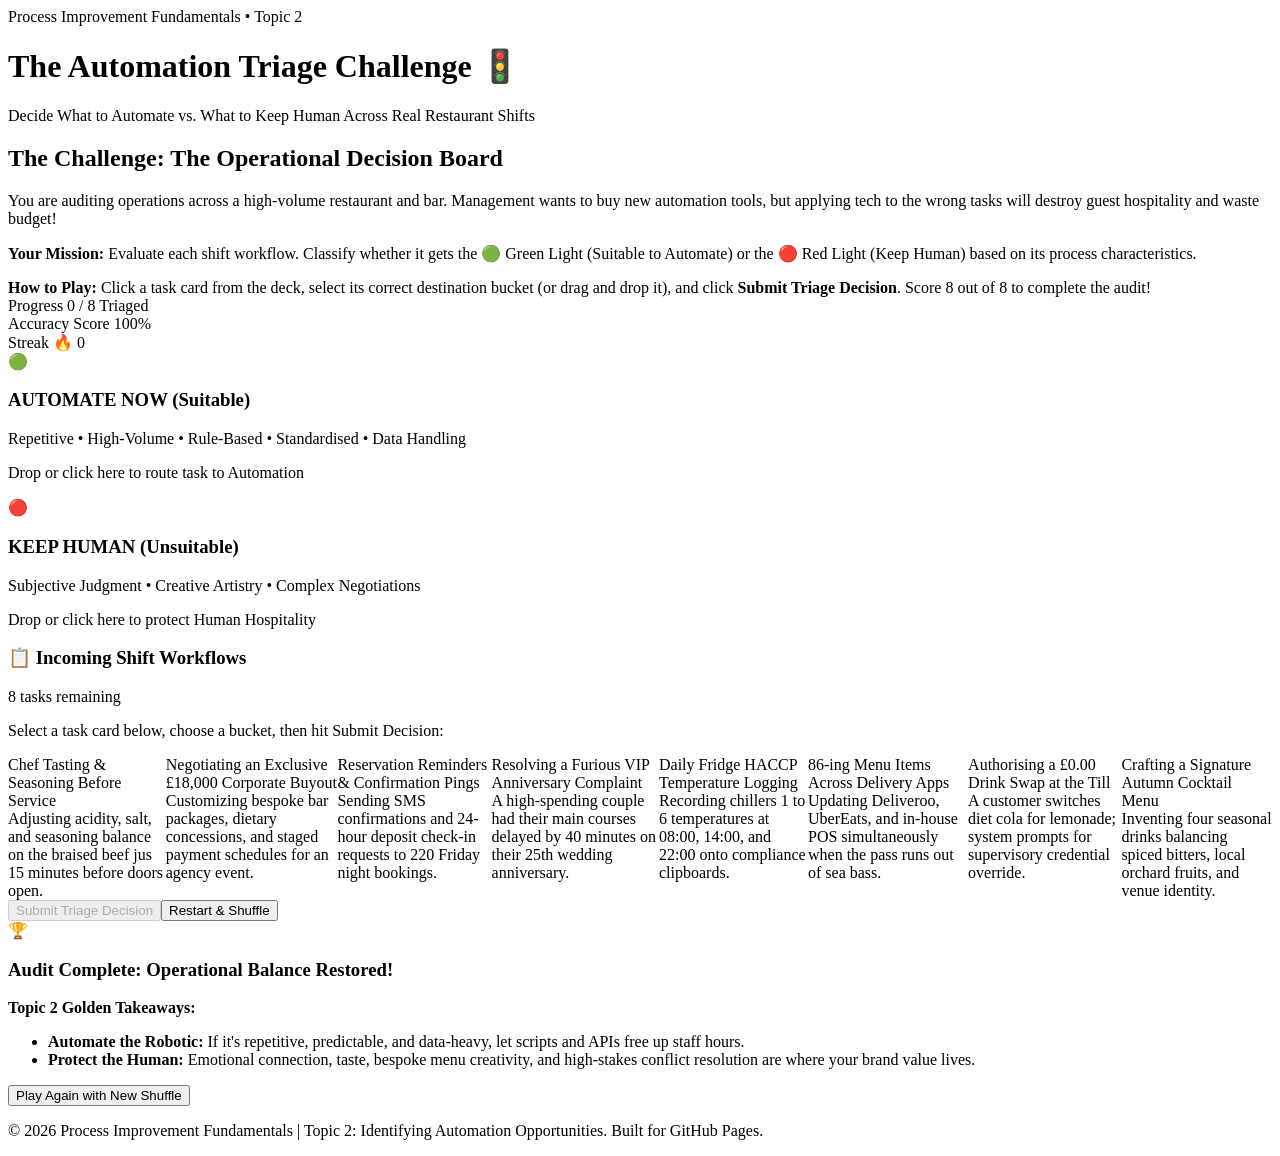
==== automation.html @ 0e35313d "Create automation.html" ====
<!DOCTYPE html>
<html lang="en">
<head>
    <meta charset="UTF-8">
    <meta name="viewport" content="width=device-width, initial-scale=1.0">
    <title>Topic 2 Recap: The Automation Triage Challenge</title>
    <link rel="stylesheet" href="automation.css">
</head>
<body>
    <header>
        <div class="container">
            <span class="badge">Process Improvement Fundamentals • Topic 2</span>
            <h1>The Automation Triage Challenge 🚦</h1>
            <p class="subtitle">Decide What to Automate vs. What to Keep Human Across Real Restaurant Shifts</p>
        </div>
    </header>

    <main class="container">
        <!-- Scenario Briefing -->
        <section class="card intro-card">
            <h2>The Challenge: The Operational Decision Board</h2>
            <p>
                You are auditing operations across a high-volume restaurant and bar. Management wants to buy new automation tools, but applying tech to the wrong tasks will destroy guest hospitality and waste budget!
            </p>
            <p>
                <strong>Your Mission:</strong> Evaluate each shift workflow. Classify whether it gets the 
                <span class="tag-green">🟢 Green Light (Suitable to Automate)</span> or the 
                <span class="tag-red">🔴 Red Light (Keep Human)</span> based on its process characteristics.
            </p>
            <div class="instructions-banner">
                <strong>How to Play:</strong> Click a task card from the deck, select its correct destination bucket (or drag and drop it), and click <strong>Submit Triage Decision</strong>. Score 8 out of 8 to complete the audit!
            </div>
        </section>

        <!-- Stats Bar -->
        <div class="stats-bar">
            <div class="stat-item">
                <span class="stat-label">Progress</span>
                <span class="stat-val" id="progress-val">0 / 8 Triaged</span>
            </div>
            <div class="stat-item">
                <span class="stat-label">Accuracy Score</span>
                <span class="stat-val" id="score-val">100%</span>
            </div>
            <div class="stat-item">
                <span class="stat-label">Streak</span>
                <span class="stat-val" id="streak-val">🔥 0</span>
            </div>
        </div>

        <!-- Interactive Workbench -->
        <div class="grid">
            <!-- Left: Triage Drop Zones / Targets -->
            <div class="buckets-container">
                <!-- Drop Zone 1: Suitable (Green Light) -->
                <div class="bucket green-bucket" id="bucket-suitable" data-target="suitable">
                    <div class="bucket-header">
                        <span class="bucket-icon">🟢</span>
                        <div>
                            <h3>AUTOMATE NOW (Suitable)</h3>
                            <p>Repetitive • High-Volume • Rule-Based • Standardised • Data Handling</p>
                        </div>
                    </div>
                    <div class="bucket-drop-area" id="drop-suitable">
                        <p class="drop-hint">Drop or click here to route task to Automation</p>
                        <div class="placed-items" id="placed-suitable"></div>
                    </div>
                </div>

                <!-- Drop Zone 2: Unsuitable (Red Light) -->
                <div class="bucket red-bucket" id="bucket-unsuitable" data-target="unsuitable">
                    <div class="bucket-header">
                        <span class="bucket-icon">🔴</span>
                        <div>
                            <h3>KEEP HUMAN (Unsuitable)</h3>
                            <p>Subjective Judgment • Creative Artistry • Complex Negotiations</p>
                        </div>
                    </div>
                    <div class="bucket-drop-area" id="drop-unsuitable">
                        <p class="drop-hint">Drop or click here to protect Human Hospitality</p>
                        <div class="placed-items" id="placed-unsuitable"></div>
                    </div>
                </div>
            </div>

            <!-- Right: Available Tasks Queue -->
            <div class="queue-card">
                <div class="queue-header">
                    <h3>📋 Incoming Shift Workflows</h3>
                    <span class="queue-count" id="queue-count">8 tasks remaining</span>
                </div>
                <p class="queue-help">Select a task card below, choose a bucket, then hit Submit Decision:</p>

                <div class="task-deck" id="task-deck">
                    <!-- Cards will be populated dynamically via JavaScript -->
                </div>

                <!-- Feedback Banner -->
                <div class="feedback-banner" id="feedback-banner" aria-live="polite"></div>

                <!-- Action Controls -->
                <div class="action-bar">
                    <button id="submit-btn" class="btn btn-primary" disabled>Submit Triage Decision</button>
                    <button id="reset-btn" class="btn btn-secondary" onclick="resetActivity()">Restart & Shuffle</button>
                </div>

                <!-- Completion Summary Modal/Card -->
                <div id="completion-card" class="completion-card hidden">
                    <div class="trophy-icon">🏆</div>
                    <h3>Audit Complete: Operational Balance Restored!</h3>
                    <p id="completion-summary"></p>
                    <div class="takeaways-box">
                        <strong>Topic 2 Golden Takeaways:</strong>
                        <ul>
                            <li><strong>Automate the Robotic:</strong> If it's repetitive, predictable, and data-heavy, let scripts and APIs free up staff hours.</li>
                            <li><strong>Protect the Human:</strong> Emotional connection, taste, bespoke menu creativity, and high-stakes conflict resolution are where your brand value lives.</li>
                        </ul>
                    </div>
                    <button class="btn btn-primary" onclick="resetActivity()">Play Again with New Shuffle</button>
                </div>
            </div>
        </div>
    </main>

    <footer>
        <div class="container">
            <p>&copy; 2026 Process Improvement Fundamentals | Topic 2: Identifying Automation Opportunities. Built for GitHub Pages.</p>
        </div>
    </footer>

    <script>
        const taskDatabase = [
            {
                id: "task-1",
                title: "86-ing Menu Items Across Delivery Apps",
                desc: "Updating Deliveroo, UberEats, and in-house POS simultaneously when the pass runs out of sea bass.",
                correctCategory: "suitable",
                trait: "Standardised Workflow & Data Handling",
                explanation: "Correct! This is pure data synchronization across APIs. A single trigger should auto-update all platforms instantly without manual multi-app typing."
            },
            {
                id: "task-2",
                title: "Chef Tasting & Seasoning Before Service",
                desc: "Adjusting acidity, salt, and seasoning balance on the braised beef jus 15 minutes before doors open.",
                correctCategory: "unsuitable",
                trait: "Highly Subjective Decision",
                explanation: "Correct! Taste, aroma, and palate balance require human sensory judgment and culinary experience that no algorithm or sensor can duplicate."
            },
            {
                id: "task-3",
                title: "Reservation Reminders & Confirmation Pings",
                desc: "Sending SMS confirmations and 24-hour deposit check-in requests to 220 Friday night bookings.",
                correctCategory: "suitable",
                trait: "High-Volume Activity & Rule-Based",
                explanation: "Correct! Calling or texting 200+ guests manually wastes hours. Automated two-way messaging handles confirmations and deposit releases seamlessly."
            },
            {
                id: "task-4",
                title: "Resolving a Furious VIP Anniversary Complaint",
                desc: "A high-spending couple had their main courses delayed by 40 minutes on their 25th wedding anniversary.",
                correctCategory: "unsuitable",
                trait: "Complex Negotiation & High Emotion",
                explanation: "Correct! Giving an angry guest an automated voucher or chatbot link destroys loyalty. Genuine empathy, listening, and bespoke resolution require a human manager."
            },
            {
                id: "task-5",
                title: "Authorising a £0.00 Drink Swap at the Till",
                desc: "A customer switches diet cola for lemonade; system prompts for supervisory credential override.",
                correctCategory: "suitable",
                trait: "Rule-Based Decision (If-Then Logic)",
                explanation: "Correct! This requires zero managerial judgment. A Policy-as-Code rule should auto-clear low-risk swaps, freeing managers from chasing card swipes."
            },
            {
                id: "task-6",
                title: "Crafting a Signature Autumn Cocktail Menu",
                desc: "Inventing four seasonal drinks balancing spiced bitters, local orchard fruits, and venue identity.",
                correctCategory: "unsuitable",
                trait: "Creative Task & Brand Storytelling",
                explanation: "Correct! While AI can generate recipe lists, designing a beverage concept with emotional resonance and local heritage is human culinary craft."
            },
            {
                id: "task-7",
                title: "Daily Fridge HACCP Temperature Logging",
                desc: "Recording chillers 1 to 6 temperatures at 08:00, 14:00, and 22:00 onto compliance clipboards.",
                correctCategory: "suitable",
                trait: "Repetitive Task & Data Handling",
                explanation: "Correct! Ambient IoT temperature probes capture telemetry every minute automatically, alerting staff only if a compressor breaches safe thresholds."
            },
            {
                id: "task-8",
                title: "Negotiating an Exclusive £18,000 Corporate Buyout",
                desc: "Customizing bespoke bar packages, dietary concessions, and staged payment schedules for an agency event.",
                correctCategory: "unsuitable",
                trait: "Complex Commercial Negotiation",
                explanation: "Correct! High-value event contracts require commercial trade-offs, relationship building, and nuanced compromise that bots cannot navigate."
            }
        ];

        let availableTasks = [];
        let selectedTask = null;
        let selectedBucket = null;
        let solvedCount = 0;
        let totalAttempts = 0;
        let correctAttempts = 0;
        let streak = 0;

        const taskDeck = document.getElementById("task-deck");
        const submitBtn = document.getElementById("submit-btn");
        const feedbackBanner = document.getElementById("feedback-banner");
        const progressVal = document.getElementById("progress-val");
        const scoreVal = document.getElementById("score-val");
        const streakVal = document.getElementById("streak-val");
        const queueCount = document.getElementById("queue-count");
        const completionCard = document.getElementById("completion-card");
        const completionSummary = document.getElementById("completion-summary");

        const bucketSuitable = document.getElementById("bucket-suitable");
        const bucketUnsuitable = document.getElementById("bucket-unsuitable");
        const placedSuitable = document.getElementById("placed-suitable");
        const placedUnsuitable = document.getElementById("placed-unsuitable");

        function showFeedback(text, type = "success") {
            feedbackBanner.textContent = text;
            feedbackBanner.className = `feedback-banner show ${type}`;
            clearTimeout(feedbackBanner.timer);
            feedbackBanner.timer = setTimeout(() => {
                feedbackBanner.className = "feedback-banner";
            }, 4000);
        }

        function updateStats() {
            progressVal.textContent = `${solvedCount} / ${taskDatabase.length} Triaged`;
            queueCount.textContent = `${availableTasks.length} tasks remaining`;
            const accuracy = totalAttempts > 0 ? Math.round((correctAttempts / totalAttempts) * 100) : 100;
            scoreVal.textContent = `${accuracy}%`;
            streakVal.textContent = `🔥 ${streak}`;
        }

        function updateSubmitButton() {
            submitBtn.disabled = !(selectedTask && selectedBucket);
        }

        function renderDeck() {
            taskDeck.innerHTML = "";
            availableTasks.forEach(task => {
                const card = document.createElement("div");
                card.className = "task-card";
                card.id = task.id;
                card.draggable = true;

                card.innerHTML = `
                    <div class="task-title">${task.title}</div>
                    <div class="task-desc">${task.desc}</div>
                `;

                // Click selection
                card.addEventListener("click", () => {
                    if (selectedTask === task) {
                        card.classList.remove("selected");
                        selectedTask = null;
                    } else {
                        document.querySelectorAll(".task-card").forEach(c => c.classList.remove("selected"));
                        card.classList.add("selected");
                        selectedTask = task;
                    }
                    updateSubmitButton();
                });

                // HTML5 Drag
                card.addEventListener("dragstart", (e) => {
                    e.dataTransfer.setData("text/plain", task.id);
                    selectedTask = task;
                    document.querySelectorAll(".task-card").forEach(c => c.classList.remove("selected"));
                    card.classList.add("selected");
                });

                taskDeck.appendChild(card);
            });
        }

        function setupBuckets() {
            [bucketSuitable, bucketUnsuitable].forEach(bucket => {
                bucket.addEventListener("click", () => {
                    const category = bucket.getAttribute("data-target");
                    if (selectedBucket === category) {
                        bucket.classList.remove("selected-bucket");
                        selectedBucket = null;
                    } else {
                        [bucketSuitable, bucketUnsuitable].forEach(b => b.classList.remove("selected-bucket"));
                        bucket.classList.add("selected-bucket");
                        selectedBucket = category;
                    }
                    updateSubmitButton();
                });

                // Drag and drop events
                bucket.addEventListener("dragover", (e) => {
                    e.preventDefault();
                    bucket.classList.add("drag-hover");
                });

                bucket.addEventListener("dragleave", () => {
                    bucket.classList.remove("drag-hover");
                });

                bucket.addEventListener("drop", (e) => {
                    e.preventDefault();
                    bucket.classList.remove("drag-hover");
                    const taskId = e.dataTransfer.getData("text/plain");
                    const task = taskDatabase.find(t => t.id === taskId);
                    const category = bucket.getAttribute("data-target");

                    if (task) {
                        selectedTask = task;
                        selectedBucket = category;
                        evaluateDecision();
                    }
                });
            });
        }

        function evaluateDecision() {
            if (!selectedTask || !selectedBucket) return;

            totalAttempts++;
            const isMatch = selectedTask.correctCategory === selectedBucket;

            if (isMatch) {
                correctAttempts++;
                streak++;
                solvedCount++;

                showFeedback(`✓ Perfect Triage! [${selectedTask.trait}]: ${selectedTask.explanation}`, "success");

                // Move visual item into target bucket
                const targetArea = selectedBucket === "suitable" ? placedSuitable : placedUnsuitable;
                const placedItem = document.createElement("div");
                placedItem.className = `placed-badge ${selectedBucket}`;
                placedItem.innerHTML = `<strong>✔ ${selectedTask.title}</strong><span>${selectedTask.trait}</span>`;
                targetArea.appendChild(placedItem);

                // Remove from deck
                availableTasks = availableTasks.filter(t => t.id !== selectedTask.id);
                selectedTask = null;
                selectedBucket = null;
                [bucketSuitable, bucketUnsuitable].forEach(b => b.classList.remove("selected-bucket"));

                renderDeck();
                updateStats();
                updateSubmitButton();

                if (availableTasks.length === 0) {
                    showCompletion();
                }
            } else {
                streak = 0;
                updateStats();
                const activeBucket = selectedBucket === "suitable" ? bucketSuitable : bucketUnsuitable;
                activeBucket.classList.add("shake");
                setTimeout(() => activeBucket.classList.remove("shake"), 450);

                const advice = selectedTask.correctCategory === "suitable" 
                    ? `This task has fixed rules and high volume. It belongs in 'AUTOMATE NOW'!`
                    : `This task requires human empathy, taste, or negotiation. Automating it creates customer friction!`;
                showFeedback(`✗ Misallocated! ${advice}`, "error");
            }
        }

        submitBtn.addEventListener("click", evaluateDecision);

        function showCompletion() {
            taskDeck.style.display = "none";
            submitBtn.parentElement.style.display = "none";
            completionCard.classList.remove("hidden");

            const finalAcc = Math.round((correctAttempts / totalAttempts) * 100);
            completionSummary.textContent = `You audited all 8 restaurant workflows with a final diagnostic accuracy of ${finalAcc}%. Your front-of-house team has more time for guests, and your automated systems handle the routine!`;
        }

        function shuffle(array) {
            for (let i = array.length - 1; i > 0; i--) {
                const j = Math.floor(Math.random() * (i + 1));
                [array[i], array[j]] = [array[j], array[i]];
            }
            return array;
        }

        function resetActivity() {
            availableTasks = shuffle([...taskDatabase]);
            selectedTask = null;
            selectedBucket = null;
            solvedCount = 0;
            totalAttempts = 0;
            correctAttempts = 0;
            streak = 0;

            placedSuitable.innerHTML = "";
            placedUnsuitable.innerHTML = "";
            [bucketSuitable, bucketUnsuitable].forEach(b => b.classList.remove("selected-bucket"));

            taskDeck.style.display = "flex";
            submitBtn.parentElement.style.display = "flex";
            completionCard.classList.add("hidden");
            feedbackBanner.className = "feedback-banner";

            renderDeck();
            updateStats();
            updateSubmitButton();
        }

        // Initialize
        setupBuckets();
        resetActivity();
    </script>
</body>
</html>
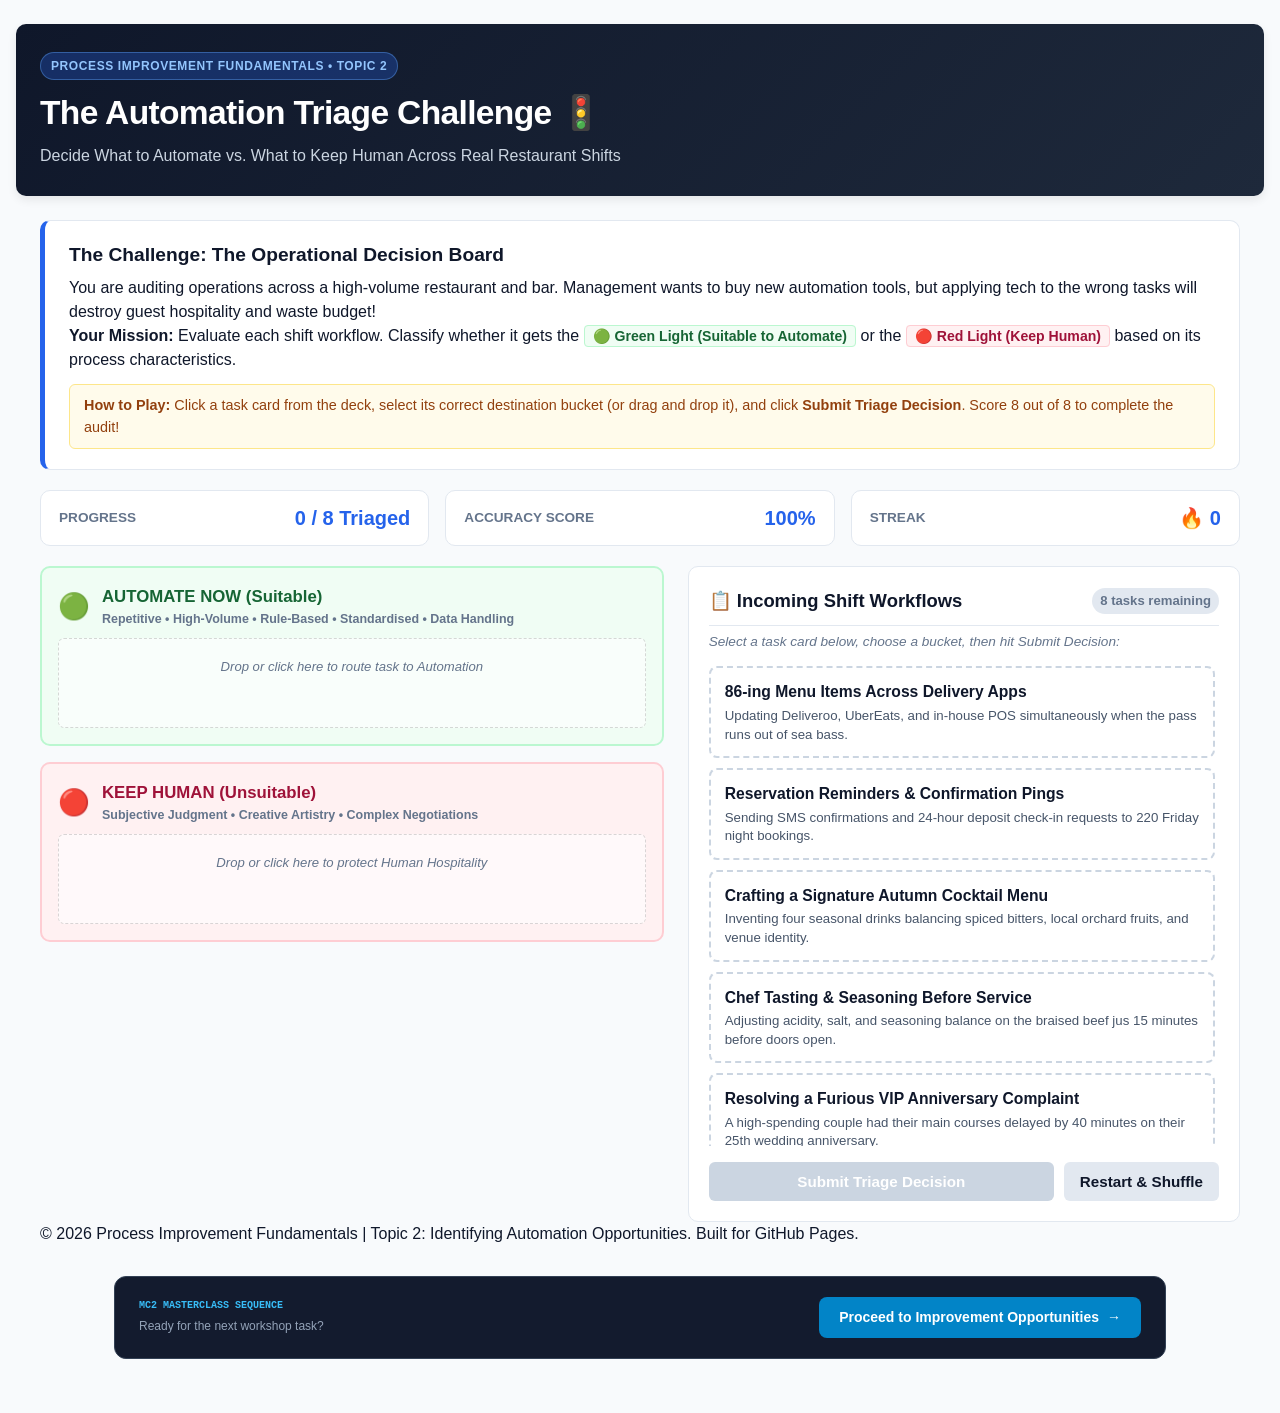
==== commit d34f92e4: "Add MC2 Masterclass Sequence section to automation.html Added a new section for MC2 Masterclass Sequ" ====
--- a/automation.html
+++ b/automation.html
@@ -412,5 +412,16 @@
         setupBuckets();
         resetActivity();
     </script>
+    <div style="max-width: 1100px; margin: 30px auto; padding: 0 1.5rem;">
+    <div style="background: #131b2e; border: 1px solid #334155; padding: 1.25rem 1.5rem; border-radius: 12px; display: flex; align-items: center; justify-content: space-between;">
+        <div>
+            <span style="font-size: 10px; font-family: monospace; color: #38bdf8; font-weight: bold; text-transform: uppercase; display: block;">MC2 Masterclass Sequence</span>
+            <span style="font-size: 12px; color: #94a3b8;">Ready for the next workshop task?</span>
+        </div>
+        <a href="improvementopp.html" style="background: #0284c7; color: white; padding: 10px 20px; border-radius: 8px; font-size: 14px; font-weight: 600; text-decoration: none; display: inline-flex; align-items: center; gap: 8px;">
+            <span>Proceed to Improvement Opportunities</span> &rarr;
+        </a>
+    </div>
+</div>
 </body>
 </html>
--- a/automation.css
+++ b/automation.css
@@ -0,0 +1,507 @@
+/* ==========================================================================
+   automation.css - Automation Triage Challenge Stylesheet
+   Designed for GitHub Pages & standalone browser hosting
+   ========================================================================== */
+
+:root {
+    --bg-color: #f8fafc;
+    --text-main: #0f172a;
+    --text-muted: #64748b;
+    --primary: #0f172a;
+    --primary-blue: #2563eb;
+    --card-bg: #ffffff;
+    --border: #e2e8f0;
+    
+    --green-bg: #f0fdf4;
+    --green-border: #bbf7d0;
+    --green-text: #166534;
+    --green-accent: #059669;
+    
+    --red-bg: #fff1f2;
+    --red-border: #fecdd3;
+    --red-text: #9f1239;
+    --red-accent: #e11d48;
+    
+    --amber-bg: #fffbeb;
+    --amber-border: #fde68a;
+    --amber-text: #92400e;
+    
+    --radius: 10px;
+    --font: -apple-system, BlinkMacSystemFont, "Segoe UI", Roboto, Helvetica, Arial, sans-serif;
+}
+
+*, *::before, *::after {
+    box-sizing: border-box;
+    margin: 0;
+    padding: 0;
+    font-family: var(--font);
+}
+
+body {
+    background-color: var(--bg-color);
+    color: var(--text-main);
+    line-height: 1.5;
+    padding: 24px 16px;
+}
+
+.container {
+    max-width: 1200px;
+    margin: 0 auto;
+}
+
+/* Header */
+header {
+    background: linear-gradient(135deg, #0f172a 0%, #1e293b 100%);
+    color: #ffffff;
+    padding: 28px 24px;
+    border-radius: var(--radius);
+    box-shadow: 0 4px 10px rgba(0, 0, 0, 0.08);
+    margin-bottom: 24px;
+}
+
+.badge {
+    display: inline-block;
+    background: rgba(37, 99, 235, 0.3);
+    border: 1px solid rgba(96, 165, 250, 0.4);
+    color: #93c5fd;
+    font-size: 0.75rem;
+    font-weight: 700;
+    text-transform: uppercase;
+    letter-spacing: 0.05em;
+    padding: 4px 10px;
+    border-radius: 999px;
+    margin-bottom: 8px;
+}
+
+header h1 {
+    font-size: 2.1rem;
+    font-weight: 800;
+    margin-bottom: 6px;
+    letter-spacing: -0.02em;
+}
+
+header p {
+    color: #cbd5e1;
+    font-size: 1rem;
+}
+
+/* Intro & Instructions Card */
+.card {
+    background: var(--card-bg);
+    border: 1px solid var(--border);
+    border-radius: var(--radius);
+    padding: 20px 24px;
+    margin-bottom: 20px;
+}
+
+.intro-card {
+    border-left: 5px solid var(--primary-blue);
+}
+
+.intro-card h2 {
+    font-size: 1.2rem;
+    margin-bottom: 6px;
+    color: var(--text-main);
+}
+
+.tag-green {
+    background: var(--green-bg);
+    color: var(--green-text);
+    padding: 2px 8px;
+    border-radius: 4px;
+    font-weight: 700;
+    font-size: 0.88rem;
+    border: 1px solid var(--green-border);
+}
+
+.tag-red {
+    background: var(--red-bg);
+    color: var(--red-text);
+    padding: 2px 8px;
+    border-radius: 4px;
+    font-weight: 700;
+    font-size: 0.88rem;
+    border: 1px solid var(--red-border);
+}
+
+.instructions-banner {
+    background: var(--amber-bg);
+    border: 1px solid var(--amber-border);
+    color: var(--amber-text);
+    padding: 10px 14px;
+    border-radius: 6px;
+    font-size: 0.9rem;
+    margin-top: 12px;
+}
+
+/* Stats Bar */
+.stats-bar {
+    display: flex;
+    gap: 16px;
+    margin-bottom: 20px;
+}
+
+.stat-item {
+    flex: 1;
+    background: var(--card-bg);
+    border: 1px solid var(--border);
+    border-radius: var(--radius);
+    padding: 12px 18px;
+    display: flex;
+    justify-content: space-between;
+    align-items: center;
+}
+
+.stat-label {
+    font-size: 0.85rem;
+    font-weight: 700;
+    color: var(--text-muted);
+    text-transform: uppercase;
+}
+
+.stat-val {
+    font-size: 1.25rem;
+    font-weight: 800;
+    color: var(--primary-blue);
+}
+
+/* Workbench Grid */
+.grid {
+    display: flex;
+    gap: 24px;
+    align-items: flex-start;
+}
+
+.buckets-container {
+    flex: 1.1;
+    display: flex;
+    flex-direction: column;
+    gap: 16px;
+}
+
+.queue-card {
+    flex: 0.9;
+    background: var(--card-bg);
+    border: 1px solid var(--border);
+    border-radius: var(--radius);
+    padding: 20px;
+}
+
+.queue-header {
+    display: flex;
+    justify-content: space-between;
+    align-items: center;
+    border-bottom: 1px solid var(--border);
+    padding-bottom: 10px;
+    margin-bottom: 6px;
+}
+
+.queue-header h3 {
+    font-size: 1.15rem;
+}
+
+.queue-count {
+    font-size: 0.82rem;
+    font-weight: 700;
+    background: #e2e8f0;
+    padding: 3px 8px;
+    border-radius: 999px;
+    color: var(--text-muted);
+}
+
+.queue-help {
+    font-size: 0.85rem;
+    color: var(--text-muted);
+    margin-bottom: 14px;
+    font-style: italic;
+}
+
+/* Task Cards Deck */
+.task-deck {
+    display: flex;
+    flex-direction: column;
+    gap: 10px;
+    max-height: 480px;
+    overflow-y: auto;
+    padding-right: 4px;
+    margin-bottom: 16px;
+}
+
+.task-card {
+    background: #ffffff;
+    border: 2px dashed #cbd5e1;
+    border-radius: 8px;
+    padding: 12px 14px;
+    cursor: pointer;
+    user-select: none;
+    transition: all 0.2s ease;
+}
+
+.task-card:hover {
+    border-color: #94a3b8;
+    background: #f8fafc;
+    transform: translateY(-1px);
+}
+
+.task-card.selected {
+    border: 2px solid var(--primary-blue);
+    background: #eff6ff;
+    box-shadow: 0 0 0 3px rgba(37, 99, 235, 0.2);
+}
+
+.task-title {
+    font-size: 0.98rem;
+    font-weight: 700;
+    color: var(--text-main);
+    margin-bottom: 3px;
+}
+
+.task-desc {
+    font-size: 0.83rem;
+    color: #475569;
+    line-height: 1.4;
+}
+
+/* Destination Buckets */
+.bucket {
+    background: var(--card-bg);
+    border-radius: var(--radius);
+    padding: 16px;
+    border: 2px solid transparent;
+    cursor: pointer;
+    transition: all 0.2s ease;
+    user-select: none;
+}
+
+.bucket.green-bucket {
+    background: var(--green-bg);
+    border-color: var(--green-border);
+}
+
+.bucket.red-bucket {
+    background: var(--red-bg);
+    border-color: var(--red-border);
+}
+
+.bucket.selected-bucket {
+    box-shadow: 0 0 0 4px rgba(15, 23, 42, 0.2);
+    transform: translateY(-2px);
+}
+
+.bucket.drag-hover {
+    filter: brightness(0.96);
+    border-style: dashed;
+}
+
+.bucket-header {
+    display: flex;
+    align-items: center;
+    gap: 12px;
+    margin-bottom: 10px;
+}
+
+.bucket-icon {
+    font-size: 1.6rem;
+}
+
+.bucket-header h3 {
+    font-size: 1.05rem;
+    margin: 0;
+}
+
+.green-bucket h3 { color: var(--green-text); }
+.red-bucket h3 { color: var(--red-text); }
+
+.bucket-header p {
+    font-size: 0.78rem;
+    color: var(--text-muted);
+    margin: 0;
+    font-weight: 600;
+}
+
+.bucket-drop-area {
+    min-height: 90px;
+    border-radius: 6px;
+    padding: 8px;
+    background: rgba(255, 255, 255, 0.6);
+    border: 1px dashed rgba(0, 0, 0, 0.15);
+}
+
+.drop-hint {
+    font-size: 0.82rem;
+    color: var(--text-muted);
+    text-align: center;
+    padding: 10px 0;
+    margin: 0;
+    font-style: italic;
+}
+
+.placed-items {
+    display: flex;
+    flex-direction: column;
+    gap: 6px;
+}
+
+.placed-badge {
+    padding: 8px 12px;
+    border-radius: 6px;
+    font-size: 0.82rem;
+    display: flex;
+    justify-content: space-between;
+    align-items: center;
+    background: #ffffff;
+    box-shadow: 0 1px 3px rgba(0,0,0,0.05);
+}
+
+.placed-badge.suitable {
+    border-left: 4px solid var(--green-accent);
+}
+
+.placed-badge.unsuitable {
+    border-left: 4px solid var(--red-accent);
+}
+
+.placed-badge span {
+    font-size: 0.72rem;
+    font-weight: 700;
+    color: var(--text-muted);
+    text-transform: uppercase;
+}
+
+/* Shake Animation on Wrong Triage */
+@keyframes shake {
+    0%, 100% { transform: translateX(0); }
+    20%, 60% { transform: translateX(-6px); }
+    40%, 80% { transform: translateX(6px); }
+}
+
+.bucket.shake {
+    animation: shake 0.4s ease-in-out;
+}
+
+/* Feedback Banner */
+.feedback-banner {
+    display: none;
+    padding: 10px 14px;
+    border-radius: 6px;
+    font-size: 0.86rem;
+    font-weight: 600;
+    margin-bottom: 12px;
+    line-height: 1.4;
+}
+
+.feedback-banner.show {
+    display: block;
+}
+
+.feedback-banner.success {
+    background: var(--green-bg);
+    color: var(--green-text);
+    border: 1px solid var(--green-border);
+}
+
+.feedback-banner.error {
+    background: var(--red-bg);
+    color: var(--red-text);
+    border: 1px solid var(--red-border);
+}
+
+/* Action Controls */
+.action-bar {
+    display: flex;
+    gap: 10px;
+}
+
+.btn {
+    flex: 1;
+    padding: 11px 16px;
+    border-radius: 6px;
+    font-size: 0.95rem;
+    font-weight: 700;
+    border: none;
+    cursor: pointer;
+    transition: all 0.2s ease;
+}
+
+.btn-primary {
+    background: var(--primary);
+    color: #ffffff;
+}
+
+.btn-primary:hover:not(:disabled) {
+    background: #1e293b;
+}
+
+.btn-primary:disabled {
+    background: #cbd5e1;
+    cursor: not-allowed;
+}
+
+.btn-secondary {
+    flex: 0 0 auto;
+    background: #e2e8f0;
+    color: var(--text-main);
+}
+
+.btn-secondary:hover {
+    background: #cbd5e1;
+}
+
+/* Completion Screen */
+.hidden {
+    display: none !important;
+}
+
+.completion-card {
+    background: linear-gradient(135deg, #f0fdf4 0%, #dcfce7 100%);
+    border: 2px solid #86efac;
+    border-radius: var(--radius);
+    padding: 24px;
+    text-align: center;
+}
+
+.trophy-icon {
+    font-size: 2.4rem;
+    margin-bottom: 6px;
+}
+
+.completion-card h3 {
+    font-size: 1.35rem;
+    color: var(--green-text);
+    margin-bottom: 8px;
+}
+
+.completion-card p {
+    font-size: 0.92rem;
+    color: #14532d;
+    margin-bottom: 16px;
+}
+
+.takeaways-box {
+    background: #ffffff;
+    border-radius: 8px;
+    padding: 14px 18px;
+    text-align: left;
+    margin-bottom: 18px;
+    font-size: 0.88rem;
+    border: 1px solid #bbf7d0;
+}
+
+.takeaways-box ul {
+    margin-left: 18px;
+    margin-top: 6px;
+}
+
+.takeaways-box li {
+    margin-bottom: 4px;
+}
+
+@media (max-width: 860px) {
+    .grid {
+        flex-direction: column;
+    }
+    .stats-bar {
+        flex-direction: column;
+        gap: 8px;
+    }
+}
